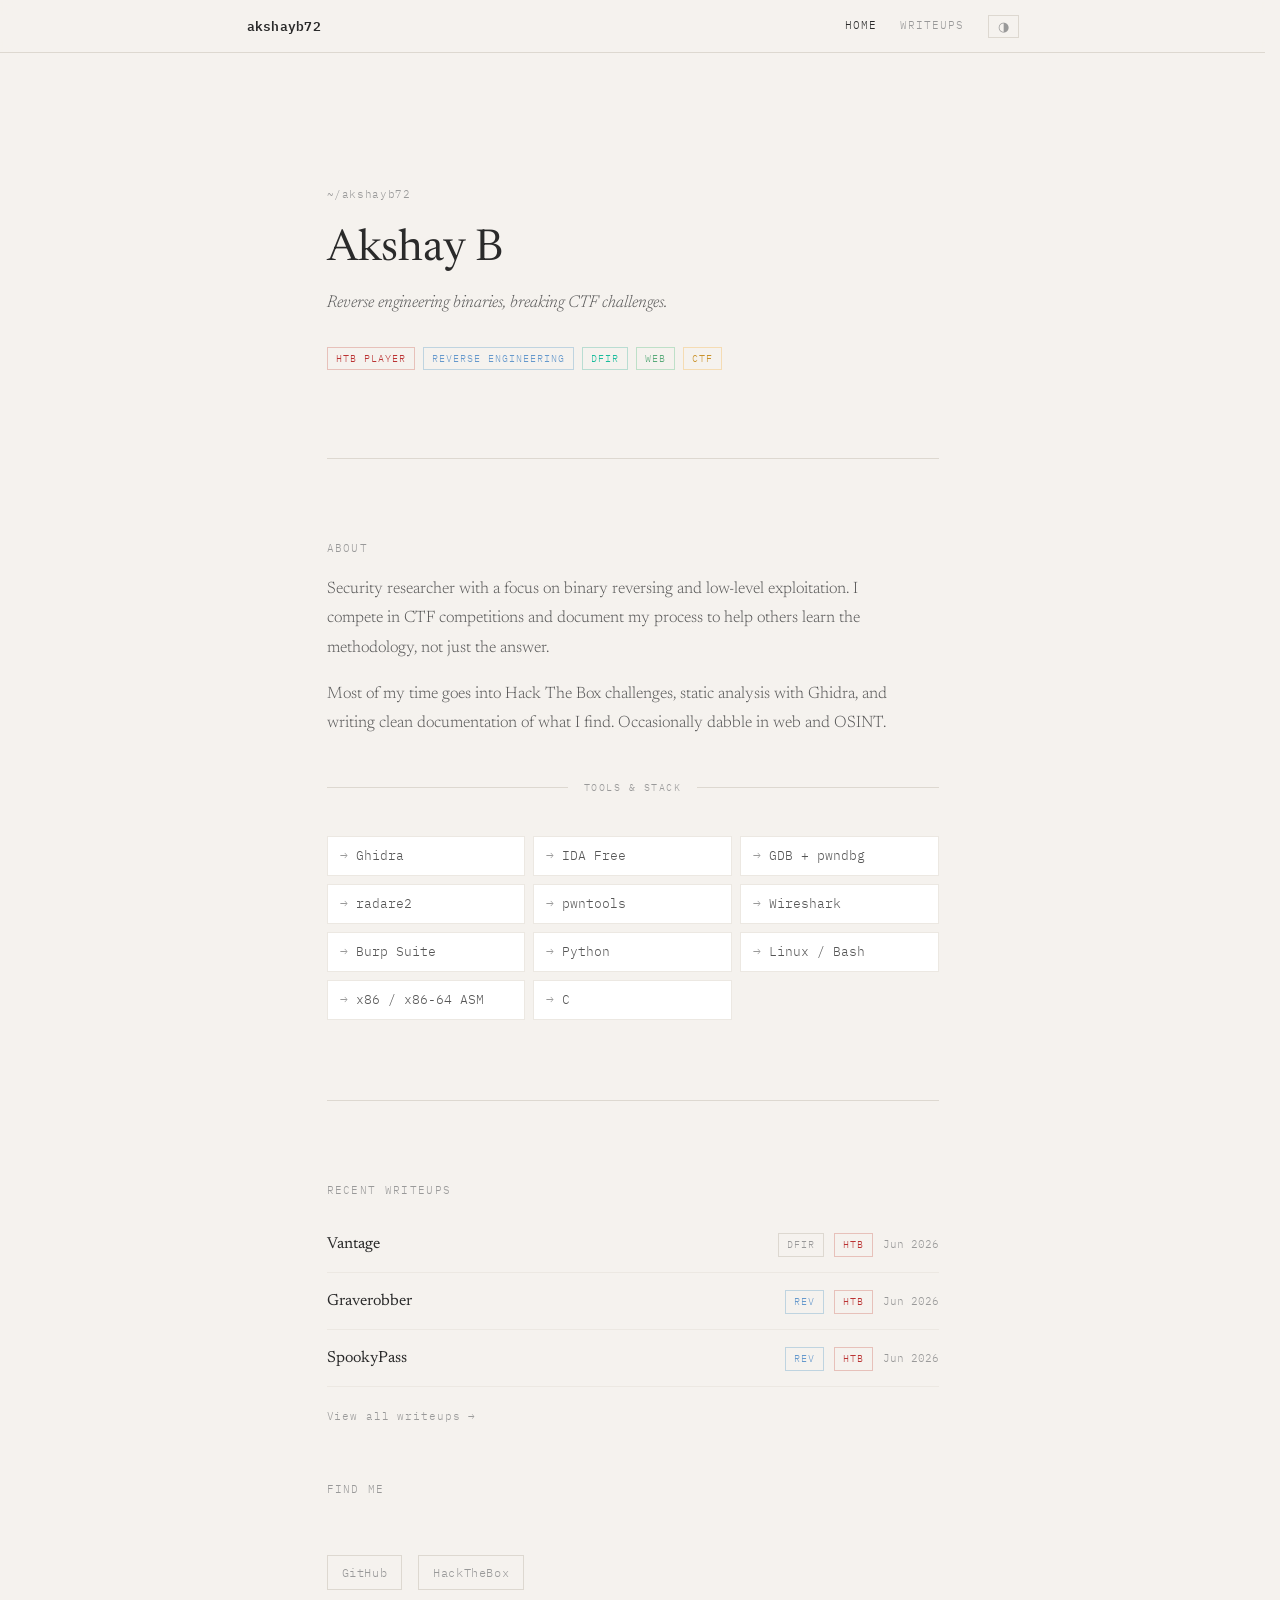
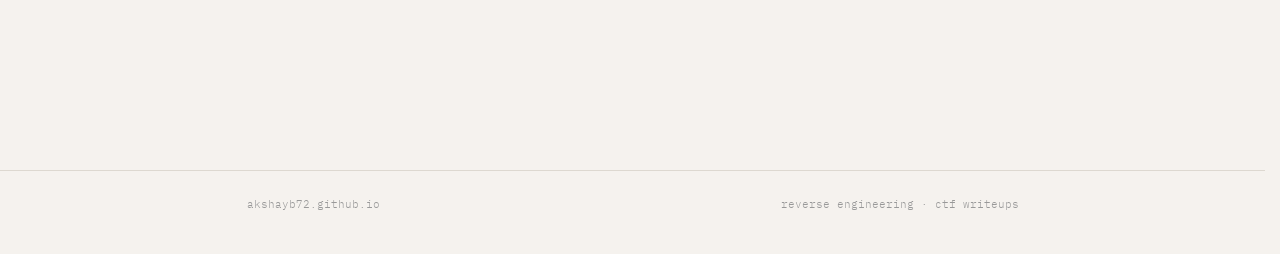
==== index.html @ bef41d2d "Update index.html" ====
<!DOCTYPE html>
<html lang="en" data-theme="light">
<!--
  index.html — Landing / profile page
  ─────────────────────────────────────
  To customise this page:
    1. Replace "akshayb72" with your username in nav, hero, footer
    2. Edit the About text in <section class="about">
    3. Add/remove tools in <div class="tools-grid">
    4. Add recent writeups in <section class="latest-writeups">
    5. Update social links at the bottom

  Files used by this page:
    css/style.css   → shared variables, nav, footer, typography
    css/index.css   → landing-page-specific styles
    js/main.js      → theme toggle, nav highlighting, animations
-->
<head>
  <meta charset="UTF-8">
  <meta name="viewport" content="width=device-width, initial-scale=1.0">
  <title>akshayb72 — Security Researcher</title>
  <meta name="description" content="akshayb72 — Reverse engineering, CTF writeups, and security research.">

  <!-- Shared stylesheet first, then page-specific -->
  <link rel="stylesheet" href="css/style.css">
  <link rel="stylesheet" href="css/index.css">
</head>
<body>

  <!-- ══════════════════════════════════════
       NAV BAR
       Defined once here; copy exactly to every page.
       active class is set by main.js automatically.
  ═══════════════════════════════════════════ -->
  <nav class="nav">
    <div class="nav-inner">
      <!-- Logo / home link -->
      <a href="index.html" class="nav-logo">akshayb72</a>

      <div class="nav-links">
        <a href="index.html">Home</a>
        <a href="writeups.html">Writeups</a>
        <!-- Add more links here as needed -->
        <!-- <a href="tools.html">Tools</a> -->

        <!--
          Theme toggle button.
          Icon is set by applyTheme() in main.js.
          aria-label is also updated by JS.
        -->
        <button id="theme-toggle" aria-label="Toggle theme">◑</button>
      </div>
    </div>
  </nav>


  <!-- ══════════════════════════════════════
       PAGE CONTENT
  ═══════════════════════════════════════════ -->
  <main class="page-body">
    <div class="layout">


      <!-- ── HERO ─────────────────────────── -->
      <section class="hero">
        <!-- Filesystem-style breadcrumb — purely aesthetic -->
        <div class="hero-path">~/akshayb72</div>

        <h1>Akshay B</h1>

        <!-- One-liner: what you do -->
        <p class="hero-sub">Reverse engineering binaries, breaking CTF challenges.</p>

        <!-- Quick identity badges -->
        <div class="hero-badges">
          <span class="tag tag--htb">HTB Player</span>
          <span class="tag tag--rev">Reverse Engineering</span>
           <span class="tag tag--dfir">DFIR</span>
          <span class="tag tag--web">Web</span>
          <span class="tag tag--misc">CTF</span>
        </div>
      </section>

      <hr>


      <!-- ── ABOUT ─────────────────────────── -->
      <section class="about">
        <span class="section-label">About</span>

        <!--
          Edit this text freely.
          Keep paragraphs short — they read better on screens.
        -->
        <p>
          Security researcher with a focus on binary reversing and low-level
          exploitation. I compete in CTF competitions and document my process
          to help others learn the methodology, not just the answer.
        </p>
        <p>
          Most of my time goes into Hack The Box challenges, static analysis
          with Ghidra, and writing clean documentation of what I find.
          Occasionally dabble in web and OSINT.
        </p>

        <!-- Divider with centered label — defined in index.css -->
        <div class="labeled-hr"><span>Tools &amp; Stack</span></div>

        <!--
          TOOLS GRID
          Add or remove <div class="tool-item"> entries freely.
          They auto-reflow into columns.
        -->
        <div class="tools-grid">
          <div class="tool-item">Ghidra</div>
          <div class="tool-item">IDA Free</div>
          <div class="tool-item">GDB + pwndbg</div>
          <div class="tool-item">radare2</div>
          <div class="tool-item">pwntools</div>
          <div class="tool-item">Wireshark</div>
          <div class="tool-item">Burp Suite</div>
          <div class="tool-item">Python</div>
          <div class="tool-item">Linux / Bash</div>
          <div class="tool-item">x86 / x86-64 ASM</div>
          <div class="tool-item">C</div>
        </div>
      </section>

      <hr>


      <!-- ── LATEST WRITEUPS ──────────────────────────────────
           Rows are injected automatically by index.js,
           which reads writeups/index.json — the same source
           of truth used by the full writeups listing page.
           Only the 3 most recent entries are shown.
           To change that limit, edit RECENT_LIMIT in index.js.
      ─────────────────────────────────────────────────────── -->
      <section class="latest-writeups">
        <span class="section-label">Recent Writeups</span>

        <!-- Rows injected here by index.js -->
        <div id="recent-writeups-list"></div>

        <a href="writeups.html" class="view-all-link">View all writeups →</a>
      </section>


      <!-- ── SOCIAL / CONTACT ───────────────── -->
      <section>
        <span class="section-label">Find me</span>

        <div class="social-row">
          <!--
            Update href values with your actual profile URLs.
          -->
          <a class="social-link" href="https://github.com/akshayb72" target="_blank" rel="noopener">GitHub</a>
          <a class="social-link" href="https://app.hackthebox.com/users/akshayb72" target="_blank" rel="noopener">HackTheBox</a>
          <!-- Add more as needed: -->
          <!-- <a class="social-link" href="https://twitter.com/yourhandle" target="_blank" rel="noopener">Twitter</a> -->
        </div>
      </section>


    </div><!-- /layout -->
  </main>


  <!-- ══════════════════════════════════════
       FOOTER — copy to every page
  ═══════════════════════════════════════════ -->
  <footer class="footer">
    <div class="footer-inner">
      <span>akshayb72.github.io</span>
      <span>reverse engineering · ctf writeups</span>
    </div>
  </footer>


  <!--
    main.js  → theme toggle, nav, animations (every page)
    index.js → fetches writeups/index.json and populates
               the Recent Writeups section automatically
  -->
  <script src="js/main.js"></script>
  <script src="js/index.js"></script>
</body>
</html>
---- css/style.css ----
/* =============================================================
   style.css — Shared stylesheet for akshayb72.github.io
   Covers: CSS variables (light/dark), typography, layout,
           nav, footer, and reusable utility classes.
   
   HOW TO ADD A NEW THEME COLOR:
   1. Add a --your-var under [data-theme="light"] and [data-theme="dark"]
   2. Use var(--your-var) anywhere in this file or page-specific CSS
   ============================================================= */


/* ─────────────────────────────────────────
   1. GOOGLE FONTS IMPORT
   Newsreader  → body / prose text (serif, readable)
   IBM Plex Mono → code, labels, nav, meta (monospace)
   ───────────────────────────────────────── */
@import url('https://fonts.googleapis.com/css2?family=IBM+Plex+Mono:ital,wght@0,400;0,600;1,400&family=Newsreader:ital,opsz,wght@0,6..72,300;0,6..72,400;1,6..72,300&display=swap');


/* ─────────────────────────────────────────
   2. CSS CUSTOM PROPERTIES (DESIGN TOKENS)
   All colors, spacing, and type sizes live here.
   Changing a variable here updates the whole site.
   ───────────────────────────────────────── */

/* Light mode (default) */
[data-theme="light"] {
  --bg:          #f5f2ee;   /* warm off-white page background      */
  --surface:     #ffffff;   /* card / code block background        */
  --border:      #ddd8d0;   /* subtle dividers and borders         */
  --border-soft: #ece8e2;   /* even softer borders (inputs, etc.)  */
  --text:        #2a2a2a;   /* primary body text                   */
  --text-mid:    #555;      /* secondary text, descriptions        */
  --text-dim:    #999;      /* metadata, breadcrumbs, timestamps   */
  --accent:      #b33;      /* red accent for keywords, links      */
  --accent-soft: #f7eaea;   /* light tint of accent (hover bg)     */
  --code-text:   #333;      /* inline code text                    */
  --code-bg:     #ece8e2;   /* inline code background              */
  --nav-bg:      #f5f2eef2; /* nav bar background (slightly opaque)*/
  --shadow:      0 1px 4px rgba(0,0,0,0.06);
}

/* Dark mode */
[data-theme="dark"] {
  --bg:          #141414;
  --surface:     #1e1e1e;
  --border:      #2a2a2a;
  --border-soft: #252525;
  --text:        #d4d0cb;
  --text-mid:    #888;
  --text-dim:    #555;
  --accent:      #e06060;   /* slightly lighter red — readable on dark */
  --accent-soft: #2a1a1a;
  --code-text:   #c8c4be;
  --code-bg:     #252525;
  --nav-bg:      #141414f2;
  --shadow:      0 1px 6px rgba(0,0,0,0.3);
}


/* ─────────────────────────────────────────
   3. RESET & BASE
   ───────────────────────────────────────── */
*, *::before, *::after {
  margin: 0;
  padding: 0;
  box-sizing: border-box;
}

/* Smooth theme transitions — only runs when JS adds the class */
body.theme-transitioning,
body.theme-transitioning * {
  transition:
    background-color 0.25s ease,
    color            0.25s ease,
    border-color     0.25s ease !important;
}

html {
  /* Prevent layout shift when scrollbar appears/disappears */
  scrollbar-gutter: stable;
}

body {
  background:  var(--bg);
  color:       var(--text);
  font-family: 'Newsreader', serif;
  font-weight: 300;
  font-size:   17px;
  line-height: 1.75;
  /* Fade-in on page load */
  animation: pageFadeIn 0.3s ease;
}

@keyframes pageFadeIn {
  from { opacity: 0; }
  to   { opacity: 1; }
}


/* ─────────────────────────────────────────
   4. TYPOGRAPHY SCALE
   ───────────────────────────────────────── */
h1, h2, h3 {
  font-family: 'Newsreader', serif;
  font-weight: 400;
  color:       var(--text);
  line-height: 1.2;
}

h1 { font-size: clamp(26px, 4vw, 36px); }
h2 { font-size: 22px; }
h3 { font-size: 18px; }

p  { color: var(--text-mid); margin-bottom: 16px; }
p:last-child { margin-bottom: 0; }

a {
  color:           var(--accent);
  text-decoration: none;
}
a:hover { text-decoration: underline; }

/* Monospace label — used for section titles, nav, tags */
.mono {
  font-family:    'IBM Plex Mono', monospace;
  font-size:      11px;
  letter-spacing: 0.1em;
  text-transform: uppercase;
}

/* Inline code */
code {
  font-family: 'IBM Plex Mono', monospace;
  font-size:   13px;
  background:  var(--code-bg);
  color:       var(--code-text);
  padding:     2px 6px;
  border-radius: 2px;
}

hr {
  border:     none;
  border-top: 1px solid var(--border);
  margin:     32px 0;
}


/* ─────────────────────────────────────────
   5. LAYOUT CONTAINERS
   .layout     → narrow centered column (pages)
   .layout-wide → slightly wider (writeup list)
   ───────────────────────────────────────── */
.layout {
  max-width: 660px;
  margin:    0 auto;
  padding:   0 24px;
}

.layout-wide {
  max-width: 820px;
  margin:    0 auto;
  padding:   0 24px;
}


/* ─────────────────────────────────────────
   6. NAVIGATION BAR
   Sticky top bar with logo + theme toggle.
   ───────────────────────────────────────── */
.nav {
  position:         sticky;
  top:              0;
  z-index:          100;
  background:       var(--nav-bg);
  border-bottom:    1px solid var(--border);
  /* Frosted-glass blur (works in modern browsers) */
  backdrop-filter:  blur(8px);
  -webkit-backdrop-filter: blur(8px);
}

.nav-inner {
  max-width:      820px;
  margin:         0 auto;
  padding:        0 24px;
  height:         52px;
  display:        flex;
  align-items:    center;
  justify-content: space-between;
}

/* Site logo / home link */
.nav-logo {
  font-family:    'IBM Plex Mono', monospace;
  font-size:      13px;
  font-weight:    600;
  color:          var(--text) !important;
  text-decoration: none;
  letter-spacing: 0.02em;
}
.nav-logo:hover { text-decoration: none; color: var(--accent) !important; }

/* Nav links on the right */
.nav-links {
  display:     flex;
  align-items: center;
  gap:         24px;
}

.nav-links a {
  font-family:    'IBM Plex Mono', monospace;
  font-size:      11px;
  letter-spacing: 0.08em;
  text-transform: uppercase;
  color:          var(--text-dim);
  transition:     color 0.15s;
}
.nav-links a:hover,
.nav-links a.active {
  color:           var(--text);
  text-decoration: none;
}

/* ── Theme toggle button ── */
/* A simple icon button; the icon is swapped by JS */
#theme-toggle {
  background:  none;
  border:      1px solid var(--border);
  cursor:      pointer;
  padding:     4px 9px;
  color:       var(--text-dim);
  font-size:   13px;
  line-height: 1;
  transition:  border-color 0.15s, color 0.15s;
  /* Keeps button from affecting nav height */
  display:     flex;
  align-items: center;
}
#theme-toggle:hover {
  border-color: var(--text-dim);
  color:        var(--text);
}


/* ─────────────────────────────────────────
   7. TAGS / BADGES
   Small monospace labels for categories.
   Usage: <span class="tag">HTB</span>
          <span class="tag tag--rev">rev</span>
   ───────────────────────────────────────── */
.tag {
  display:        inline-block;
  font-family:    'IBM Plex Mono', monospace;
  font-size:      10px;
  letter-spacing: 0.1em;
  text-transform: uppercase;
  padding:        2px 8px;
  border:         1px solid var(--border);
  color:          var(--text-dim);
  /* No border-radius — keeps it sharp and technical */
}

/* Colored variants — add more as needed */
.tag--htb  { border-color: #c0392b44; color: var(--accent); }
.tag--rev  { border-color: #2980b944; color: #6699cc; }
.tag--web  { border-color: #27ae6044; color: #5aaa7a; }
.tag--pwn  { border-color: #8e44ad44; color: #9b7fd4; }
.tag--misc { border-color: #f39c1244; color: #c9922a; }
.tag--dfir { border-color: #16a08544; color: #1abc9c; }

/* ─────────────────────────────────────────
   8. FOOTER
   ───────────────────────────────────────── */
.footer {
  margin-top:   80px;
  padding:      24px 0 40px;
  border-top:   1px solid var(--border);
}

.footer-inner {
  max-width:       820px;
  margin:          0 auto;
  padding:         0 24px;
  display:         flex;
  justify-content: space-between;
  align-items:     center;
  font-family:     'IBM Plex Mono', monospace;
  font-size:       11px;
  color:           var(--text-dim);
  flex-wrap:       wrap;
  gap:             8px;
}

.footer-inner a {
  color:      var(--text-dim);
  transition: color 0.15s;
}
.footer-inner a:hover {
  color:           var(--text);
  text-decoration: none;
}


/* ─────────────────────────────────────────
   9. UTILITY CLASSES
   ───────────────────────────────────────── */

/* Visually separate section label */
.section-label {
  font-family:    'IBM Plex Mono', monospace;
  font-size:      11px;
  letter-spacing: 0.12em;
  text-transform: uppercase;
  color:          var(--text-dim);
  margin-bottom:  16px;
  display:        block;
}

/* Subtle blockquote / note style */
.note {
  border-left: 2px solid var(--border);
  padding:     8px 16px;
  margin:      16px 0;
  font-size:   15px;
  font-style:  italic;
  color:       var(--text-dim);
}

/* Page-level top spacing (below sticky nav) */
.page-body {
  padding-top:    60px;
  padding-bottom: 100px;
}
---- css/index.css ----
/* =============================================================
   index.css — Styles specific to the landing page (index.html)
   Imports style.css first, then adds page-specific rules.

   Sections in this file:
   1. Hero
   2. About
   3. Skills / tools list
   4. Latest writeups strip
   5. Social links
   ============================================================= */


/* ─────────────────────────────────────────
   1. HERO SECTION
   ───────────────────────────────────────── */
.hero {
  padding: 72px 0 56px;
}

/* Breadcrumb-style site path above name */
.hero-path {
  font-family:    'IBM Plex Mono', monospace;
  font-size:      11px;
  color:          var(--text-dim);
  letter-spacing: 0.06em;
  margin-bottom:  20px;
}

.hero h1 {
  font-size:     clamp(30px, 5vw, 44px);
  margin-bottom: 12px;
  color:         var(--text);
}

/* The italic subtitle line */
.hero-sub {
  font-size:  17px;
  font-style: italic;
  color:      var(--text-mid);
  margin-bottom: 28px;
}

/* Row of quick-stat badges below subtitle */
.hero-badges {
  display:   flex;
  flex-wrap: wrap;
  gap:       8px;
}


/* ─────────────────────────────────────────
   2. ABOUT SECTION
   ───────────────────────────────────────── */
.about {
  padding: 48px 0;
}

.about p {
  font-size:   16.5px;
  line-height: 1.8;
  max-width:   580px;  /* keep paragraphs comfortable width */
}

/* Horizontal rule with a label in the middle */
.labeled-hr {
  display:     flex;
  align-items: center;
  gap:         16px;
  margin:      40px 0;
}

.labeled-hr::before,
.labeled-hr::after {
  content:    '';
  flex:       1;
  border-top: 1px solid var(--border);
}

.labeled-hr span {
  font-family:    'IBM Plex Mono', monospace;
  font-size:      10px;
  letter-spacing: 0.15em;
  text-transform: uppercase;
  color:          var(--text-dim);
  white-space:    nowrap;
}


/* ─────────────────────────────────────────
   3. TOOLS / SKILLS LIST
   A compact two-column grid of tools used.
   ───────────────────────────────────────── */
.tools-grid {
  display:               grid;
  grid-template-columns: repeat(auto-fill, minmax(180px, 1fr));
  gap:                   8px;
  margin-top:            16px;
}

.tool-item {
  font-family: 'IBM Plex Mono', monospace;
  font-size:   12.5px;
  color:       var(--text-mid);
  padding:     8px 12px;
  border:      1px solid var(--border-soft);
  background:  var(--surface);
  /* Small hover lift */
  transition:  border-color 0.15s, color 0.15s;
}

.tool-item:hover {
  border-color: var(--accent);
  color:        var(--text);
}

/* Bullet prefix on each tool */
.tool-item::before {
  content: '→ ';
  color:   var(--text-dim);
}


/* ─────────────────────────────────────────
   4. LATEST WRITEUPS STRIP
   Shows a few recent writeups inline on homepage.
   Full list is on writeups.html
   ───────────────────────────────────────── */
.latest-writeups {
  padding: 48px 0;
}

/* Each row is one writeup preview */
.writeup-row {
  display:         flex;
  align-items:     baseline;
  justify-content: space-between;
  padding:         14px 0;
  border-bottom:   1px solid var(--border-soft);
  gap:             16px;
  flex-wrap:       wrap;
  /* Subtle entrance animation — staggered via nth-child in JS */
  opacity:         0;
  transform:       translateY(6px);
  transition:      opacity 0.3s ease, transform 0.3s ease;
}

/* JS adds .visible to trigger animation */
.writeup-row.visible {
  opacity:   1;
  transform: translateY(0);
}

.writeup-row-title {
  font-family: 'Newsreader', serif;
  font-size:   16px;
  font-weight: 400;
  color:       var(--text);
  flex:        1;
  min-width:   160px;
}

.writeup-row-title:hover {
  color:           var(--accent);
  text-decoration: none;
}

.writeup-row-meta {
  display:     flex;
  align-items: center;
  gap:         10px;
  flex-shrink: 0;
}

.writeup-date {
  font-family: 'IBM Plex Mono', monospace;
  font-size:   11px;
  color:       var(--text-dim);
}

/* "View all →" link */
.view-all-link {
  font-family:    'IBM Plex Mono', monospace;
  font-size:      11px;
  letter-spacing: 0.08em;
  color:          var(--text-dim);
  margin-top:     20px;
  display:        inline-block;
  transition:     color 0.15s;
}
.view-all-link:hover {
  color:           var(--text);
  text-decoration: none;
}


/* ─────────────────────────────────────────
   5. SOCIAL / CONTACT ROW
   ───────────────────────────────────────── */
.social-row {
  display:   flex;
  flex-wrap: wrap;
  gap:       16px;
  padding:   40px 0 0;
}

.social-link {
  font-family:    'IBM Plex Mono', monospace;
  font-size:      12px;
  color:          var(--text-dim);
  letter-spacing: 0.05em;
  padding:        6px 14px;
  border:         1px solid var(--border);
  transition:     border-color 0.15s, color 0.15s;
}

.social-link:hover {
  border-color:    var(--accent);
  color:           var(--accent);
  text-decoration: none;
}
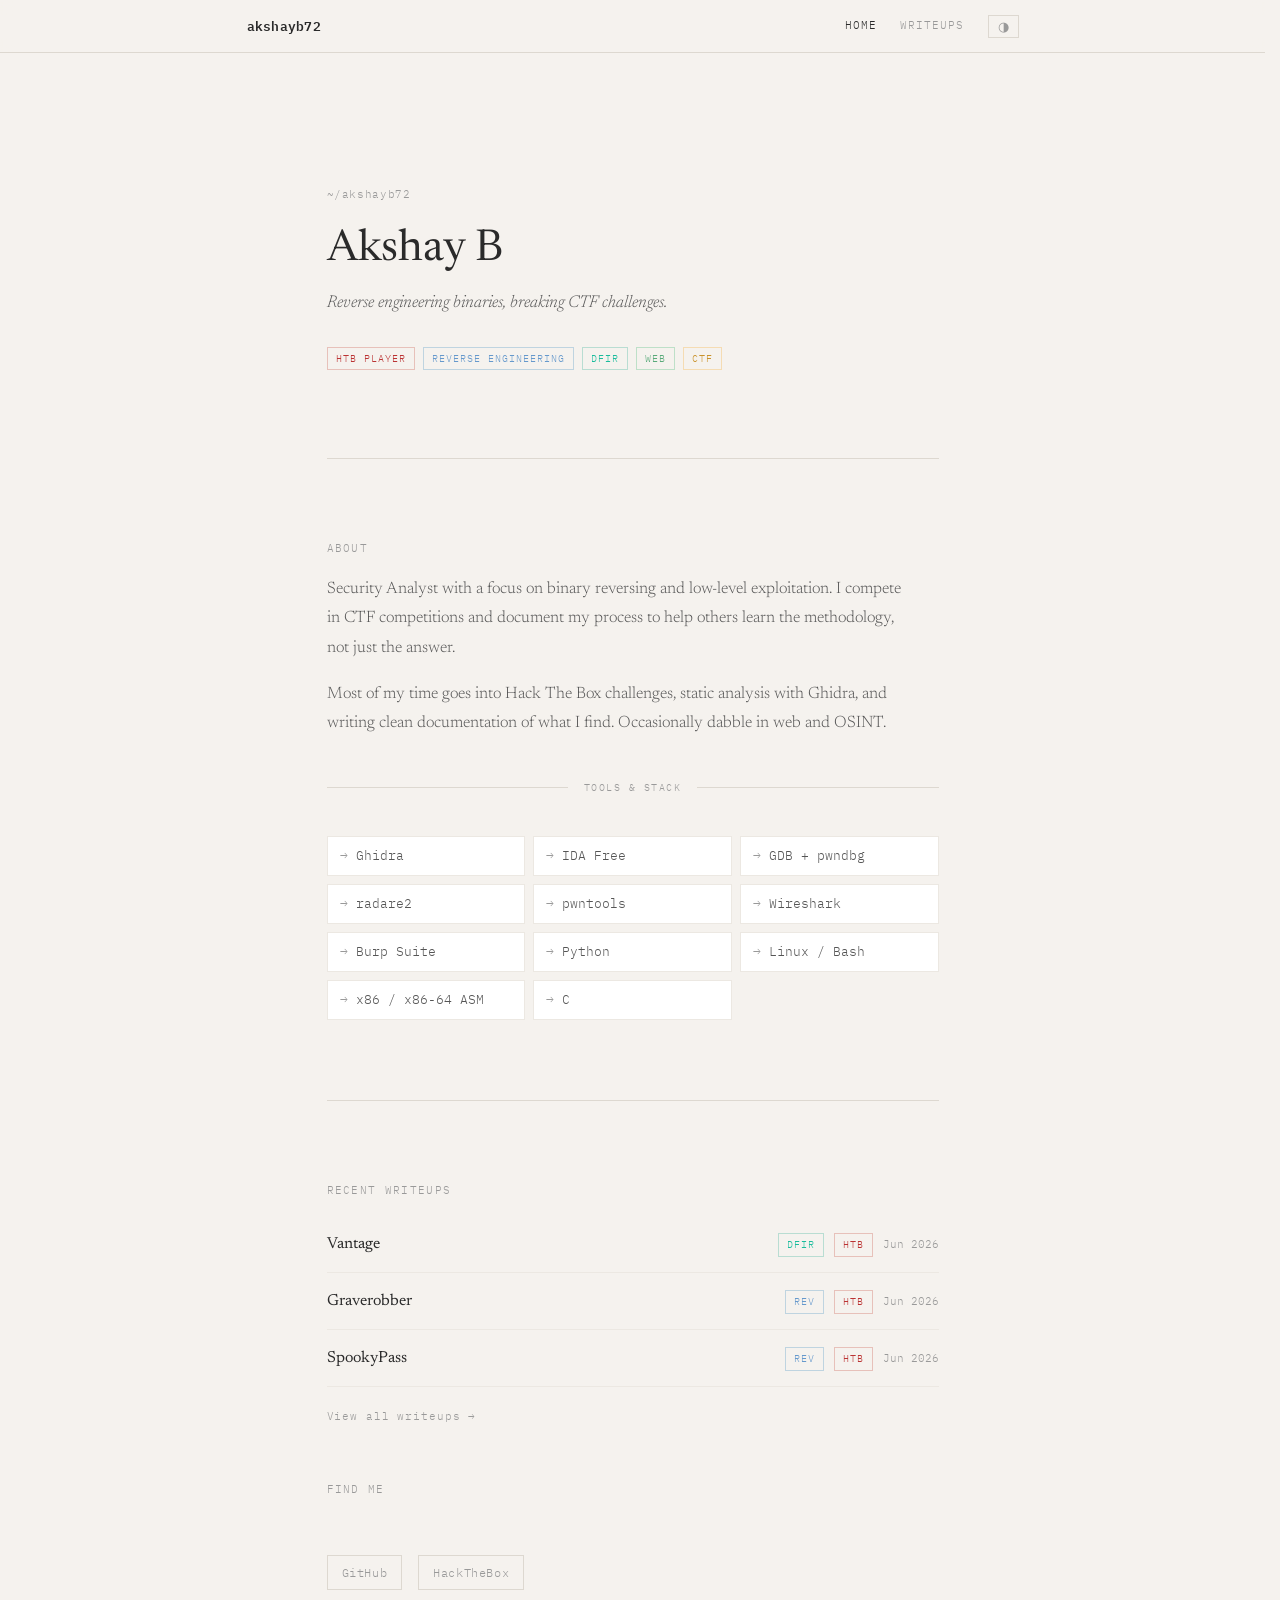
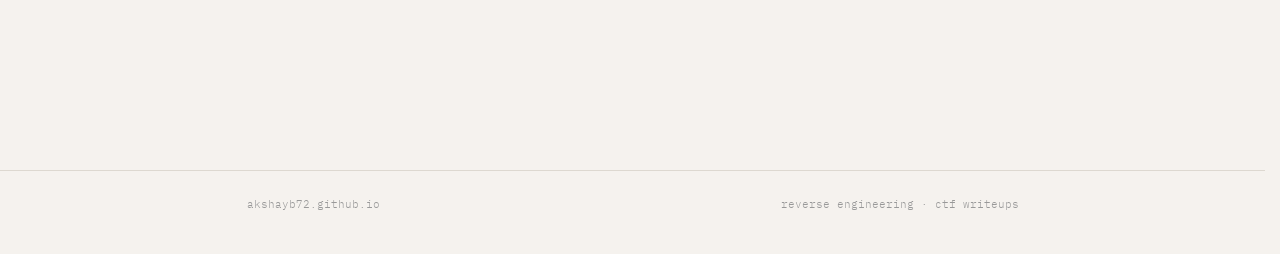
==== commit 3f49d6b2: "Update index.html" ====
--- a/index.html
+++ b/index.html
@@ -18,7 +18,7 @@
 <head>
   <meta charset="UTF-8">
   <meta name="viewport" content="width=device-width, initial-scale=1.0">
-  <title>akshayb72 — Security Researcher</title>
+  <title>akshayb72 — Security Analyst</title>
   <meta name="description" content="akshayb72 — Reverse engineering, CTF writeups, and security research.">
 
   <!-- Shared stylesheet first, then page-specific -->
@@ -93,7 +93,7 @@
           Keep paragraphs short — they read better on screens.
         -->
         <p>
-          Security researcher with a focus on binary reversing and low-level
+          Security Analyst with a focus on binary reversing and low-level
           exploitation. I compete in CTF competitions and document my process
           to help others learn the methodology, not just the answer.
         </p>
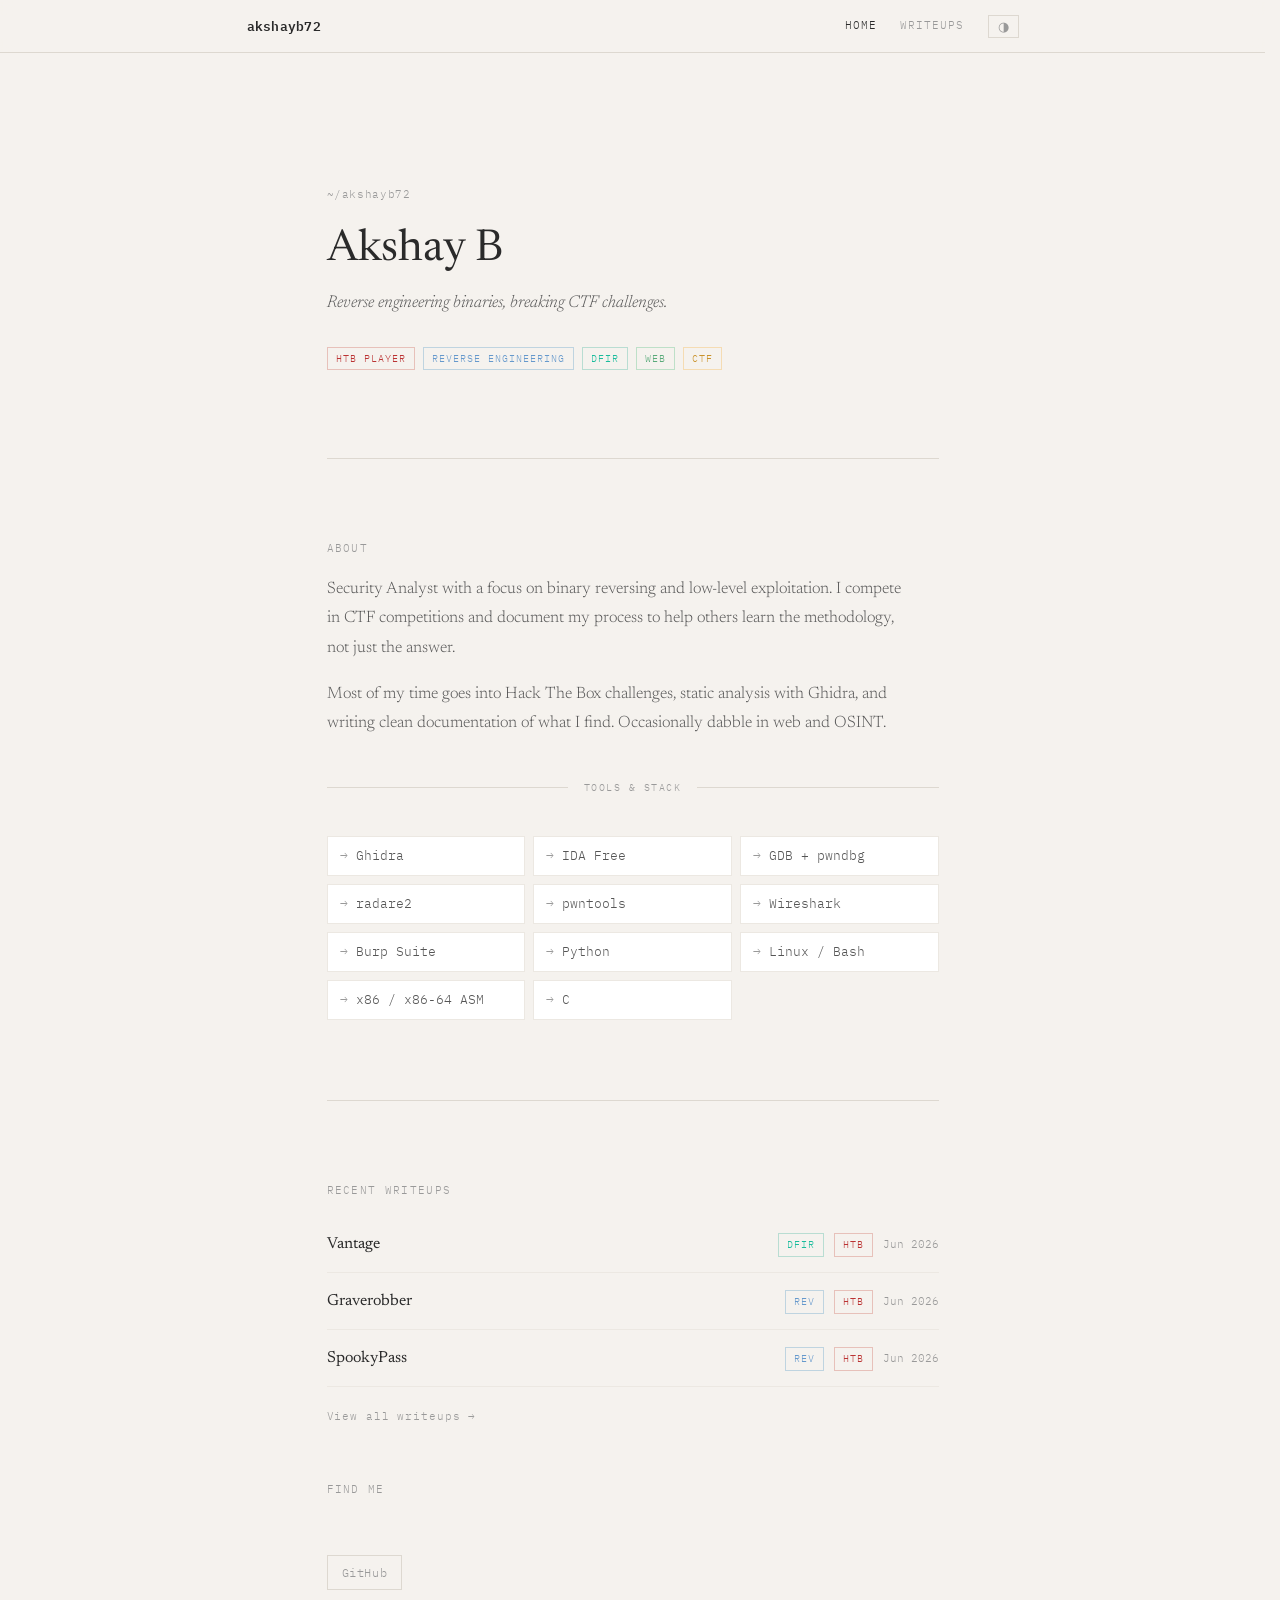
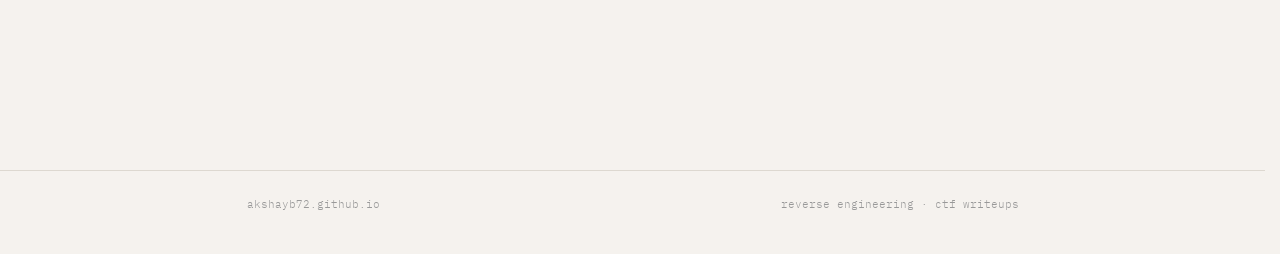
==== commit 6e7344c4: "Update index.html" ====
--- a/index.html
+++ b/index.html
@@ -155,7 +155,6 @@
             Update href values with your actual profile URLs.
           -->
           <a class="social-link" href="https://github.com/akshayb72" target="_blank" rel="noopener">GitHub</a>
-          <a class="social-link" href="https://app.hackthebox.com/users/akshayb72" target="_blank" rel="noopener">HackTheBox</a>
           <!-- Add more as needed: -->
           <!-- <a class="social-link" href="https://twitter.com/yourhandle" target="_blank" rel="noopener">Twitter</a> -->
         </div>
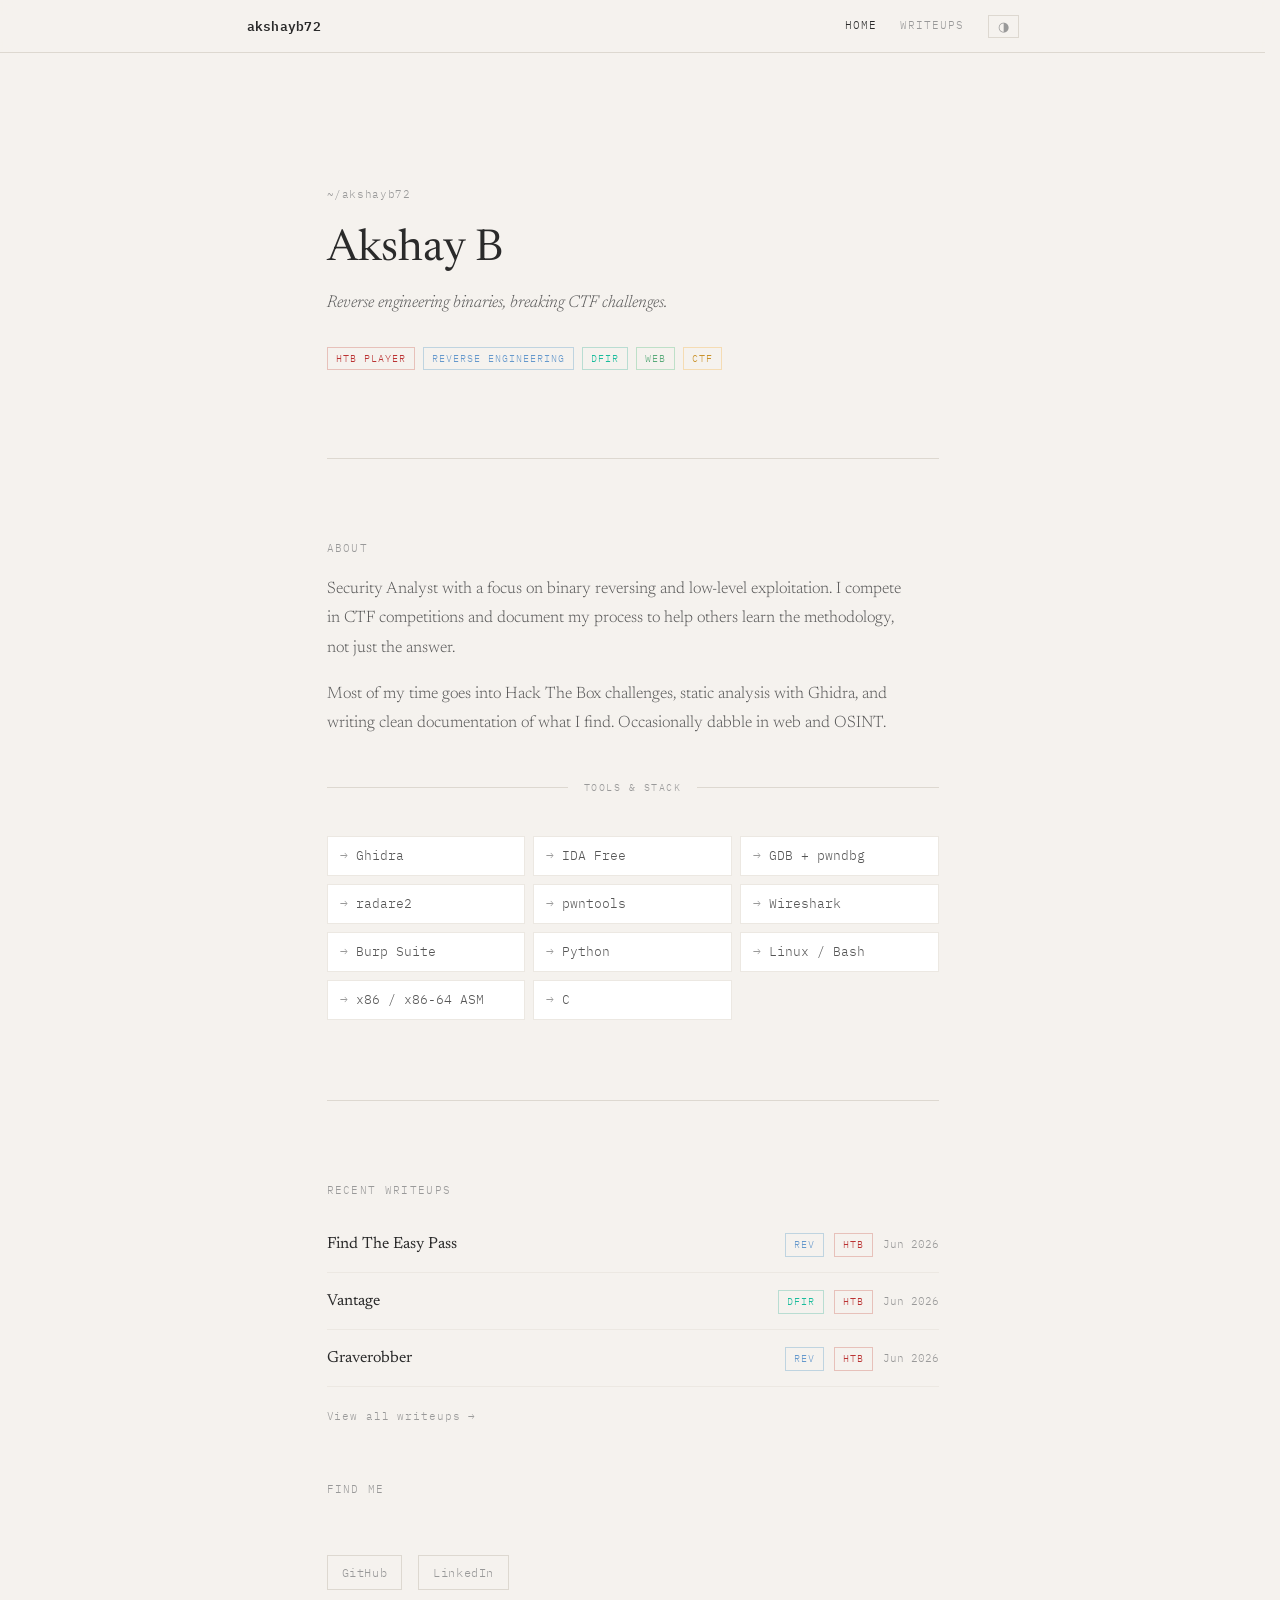
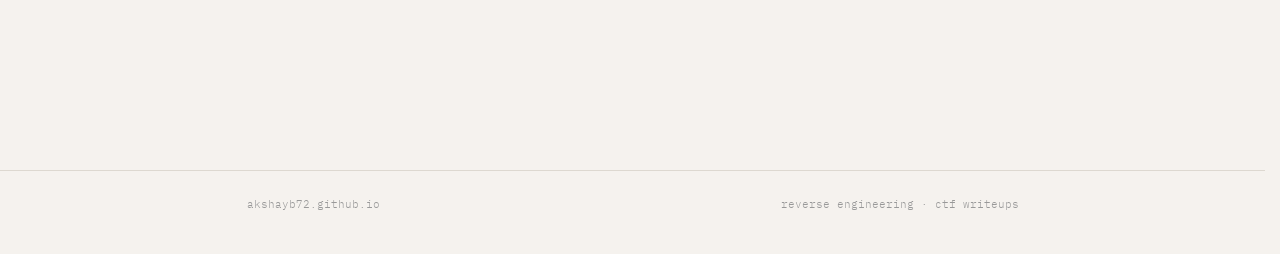
==== commit 47cea29f: "Update index.html" ====
--- a/index.html
+++ b/index.html
@@ -155,6 +155,8 @@
             Update href values with your actual profile URLs.
           -->
           <a class="social-link" href="https://github.com/akshayb72" target="_blank" rel="noopener">GitHub</a>
+           <a class="social-link" href="linkedin.com/in/akshay-b-2706b4201" target="_blank" rel="noopener">LinkedIn</a>
+          
           <!-- Add more as needed: -->
           <!-- <a class="social-link" href="https://twitter.com/yourhandle" target="_blank" rel="noopener">Twitter</a> -->
         </div>
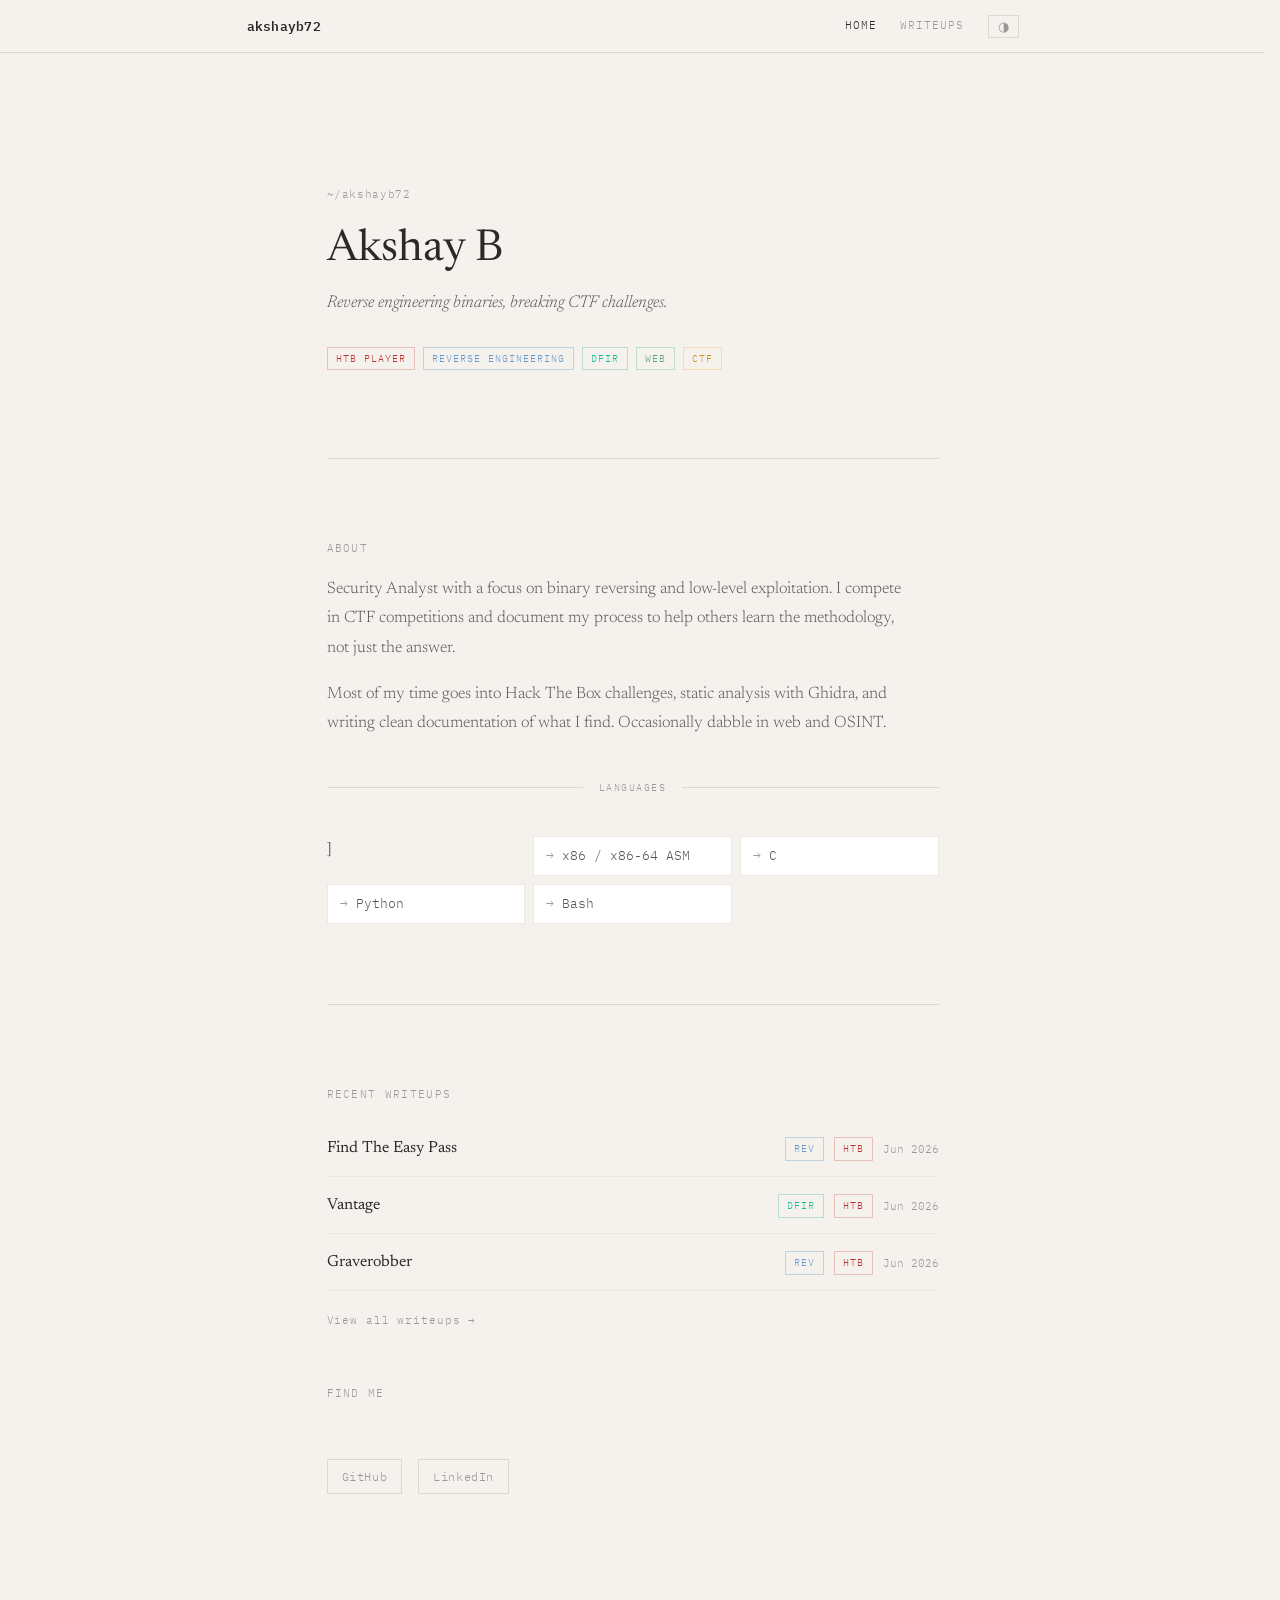
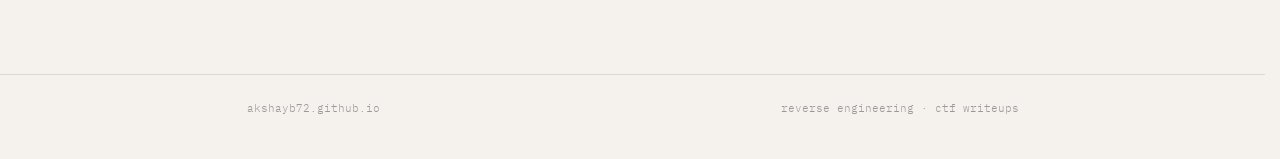
==== commit 5104ad6b: "Update index.html" ====
--- a/index.html
+++ b/index.html
@@ -104,25 +104,18 @@
         </p>
 
         <!-- Divider with centered label — defined in index.css -->
-        <div class="labeled-hr"><span>Tools &amp; Stack</span></div>
+        <div class="labeled-hr"><span>Languages</span></div>
 
         <!--
           TOOLS GRID
           Add or remove <div class="tool-item"> entries freely.
           They auto-reflow into columns.
         -->
-        <div class="tools-grid">
-          <div class="tool-item">Ghidra</div>
-          <div class="tool-item">IDA Free</div>
-          <div class="tool-item">GDB + pwndbg</div>
-          <div class="tool-item">radare2</div>
-          <div class="tool-item">pwntools</div>
-          <div class="tool-item">Wireshark</div>
-          <div class="tool-item">Burp Suite</div>
-          <div class="tool-item">Python</div>
-          <div class="tool-item">Linux / Bash</div>
+        <div class="tools-grid">]
           <div class="tool-item">x86 / x86-64 ASM</div>
           <div class="tool-item">C</div>
+          <div class="tool-item">Python</div>
+          <div class="tool-item">Bash</div>
         </div>
       </section>
 
@@ -155,7 +148,7 @@
             Update href values with your actual profile URLs.
           -->
           <a class="social-link" href="https://github.com/akshayb72" target="_blank" rel="noopener">GitHub</a>
-           <a class="social-link" href="linkedin.com/in/akshay-b-2706b4201" target="_blank" rel="noopener">LinkedIn</a>
+           <a class="social-link" href="https://www.linkedin.com/in/akshay-b-2706b4201" target="_blank" rel="noopener">LinkedIn</a>
           
           <!-- Add more as needed: -->
           <!-- <a class="social-link" href="https://twitter.com/yourhandle" target="_blank" rel="noopener">Twitter</a> -->
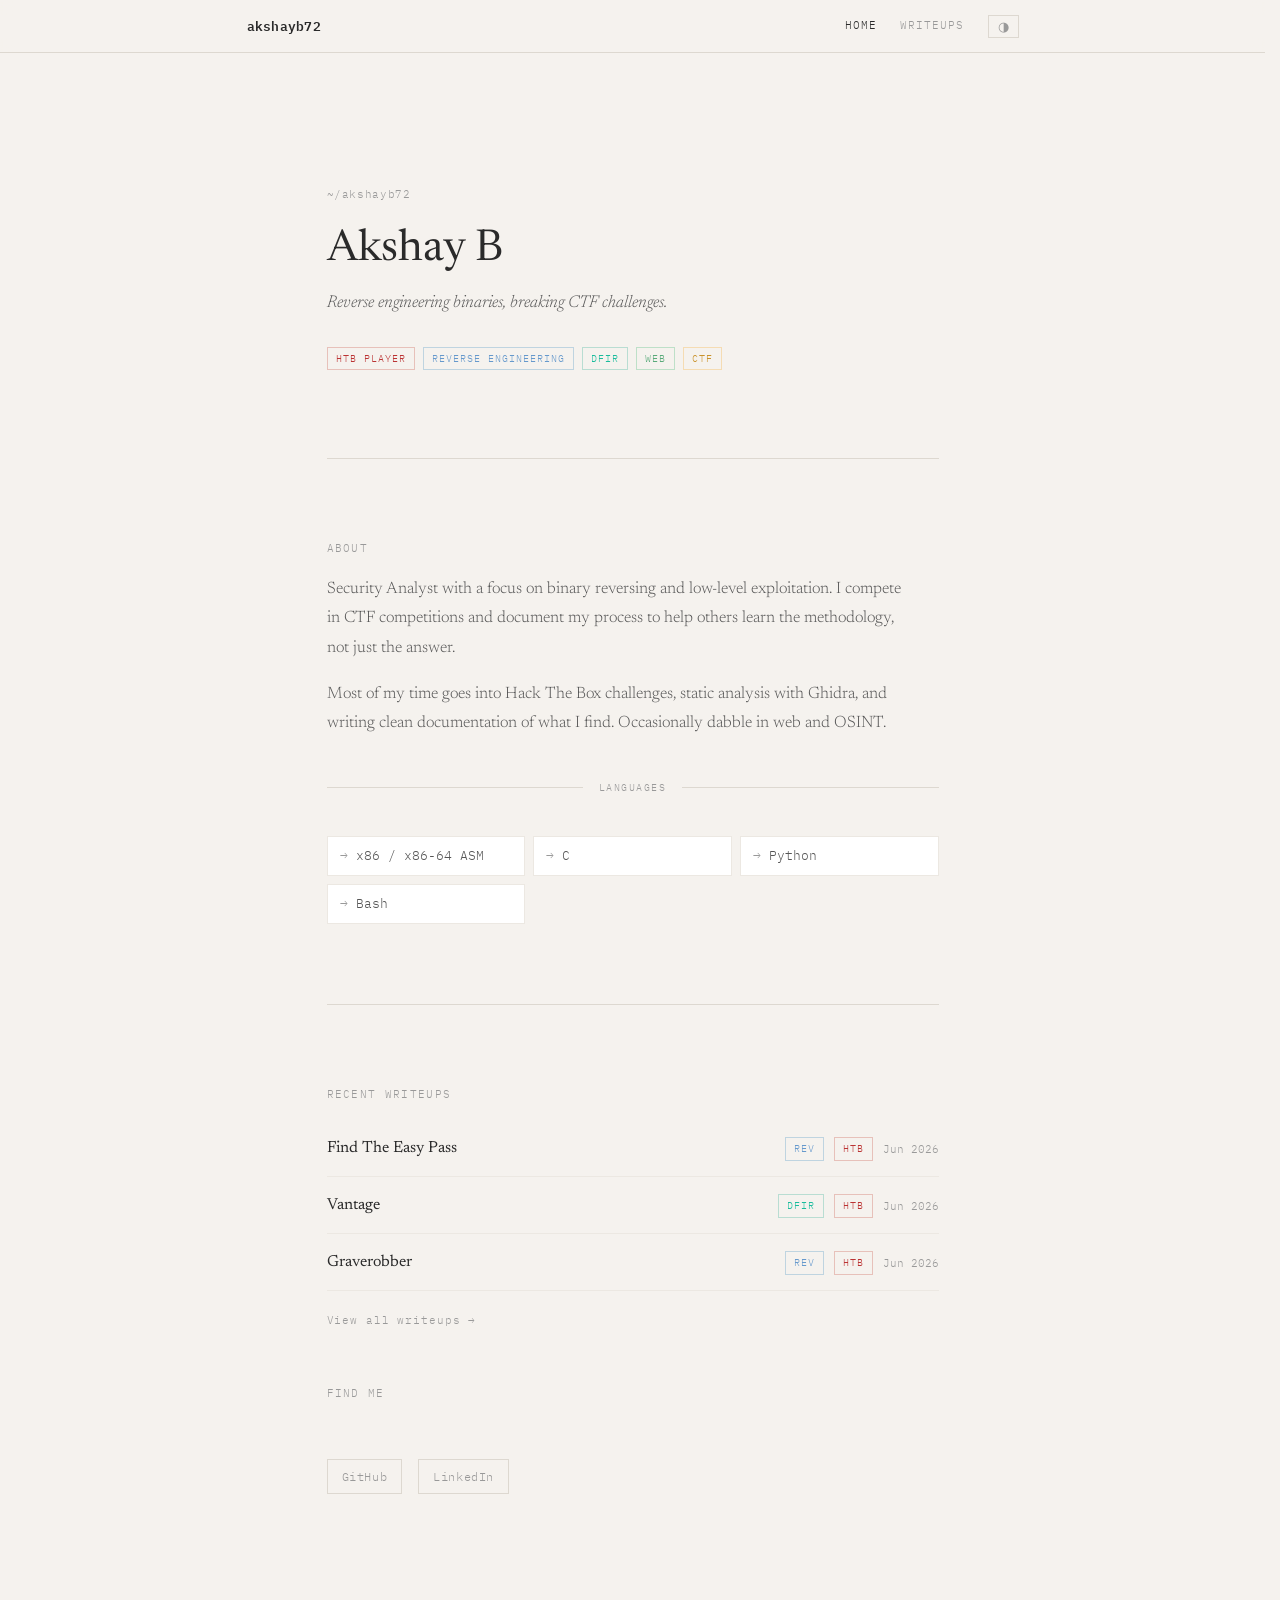
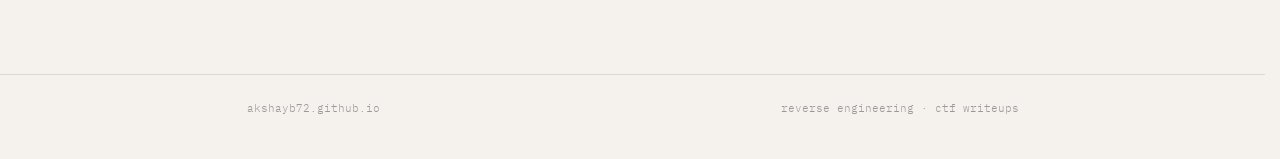
==== commit 395b6269: "Update index.html" ====
--- a/index.html
+++ b/index.html
@@ -111,7 +111,7 @@
           Add or remove <div class="tool-item"> entries freely.
           They auto-reflow into columns.
         -->
-        <div class="tools-grid">]
+        <div class="tools-grid">
           <div class="tool-item">x86 / x86-64 ASM</div>
           <div class="tool-item">C</div>
           <div class="tool-item">Python</div>
